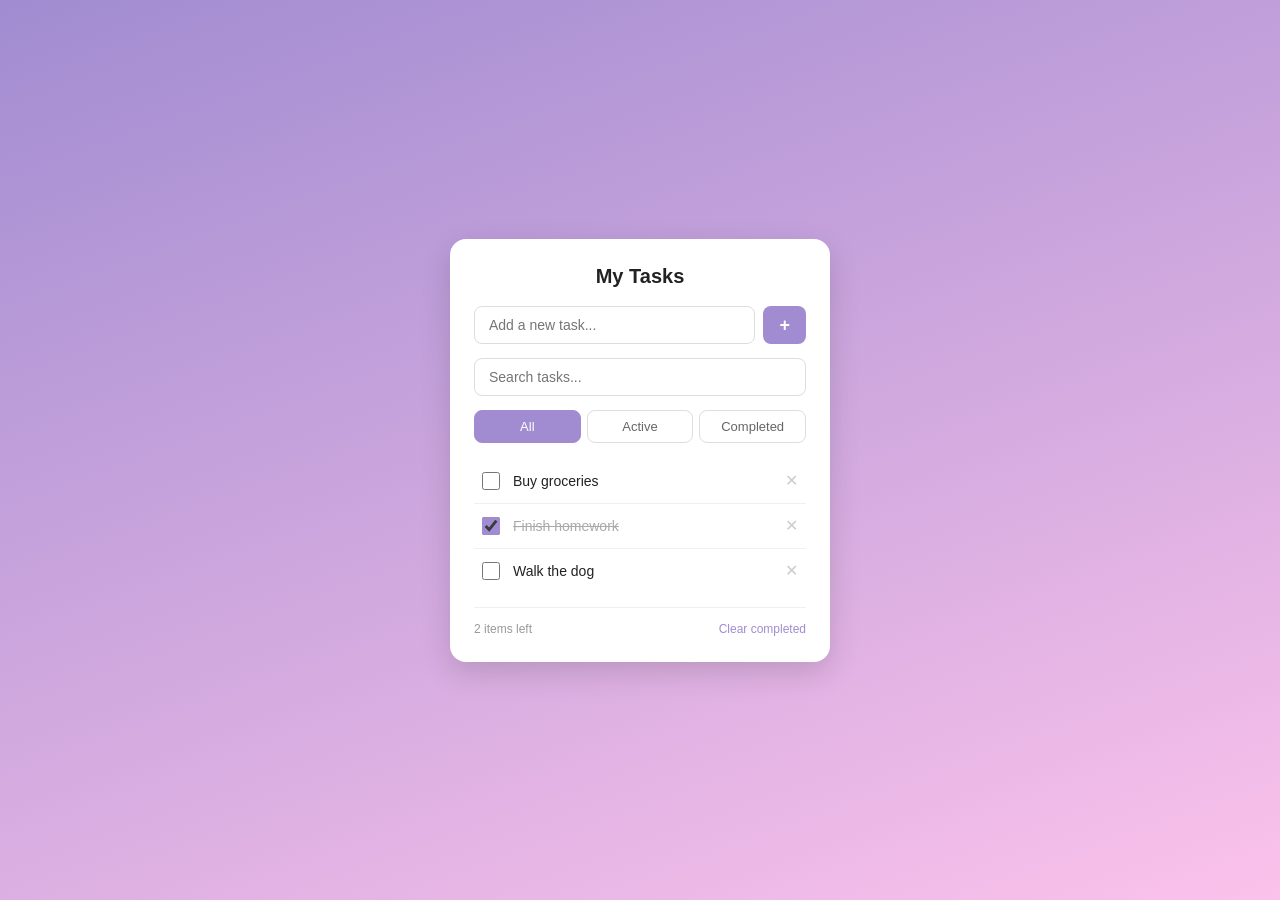
==== persistent-todo-list/index.html @ 6ed0094c "building todo app, completed ui" ====
<!doctype html>
<html lang="en">
  <head>
    <meta charset="UTF-8" />
    <meta
      name="viewport"
      content="width=device-width, initial-scale=1.0"
    />
    <title>Todo App</title>
    <link
      rel="stylesheet"
      href="styles.css"
    />
    <script
      src="script.js"
      defer
    ></script>
  </head>
  <body>
    <div class="card">
      <h1>My Tasks</h1>

      <!-- add task -->
      <form id="todo-form">
        <input
          type="text"
          id="todo-input"
          placeholder="Add a new task..."
          autocomplete="off"
        />
        <button
          type="submit"
          id="add-btn"
        >
          +
        </button>
      </form>

      <!-- search -->
      <input
        type="text"
        id="search-input"
        placeholder="Search tasks..."
      />

      <!-- filters -->
      <div
        class="filters"
        id="filters"
      >
        <button
          class="filter-btn"
          data-filter="all"
          data-active="true"
        >
          All
        </button>
        <button
          class="filter-btn"
          data-filter="active"
          data-active="false"
        >
          Active
        </button>
        <button
          class="filter-btn"
          data-filter="completed"
          data-active="false"
        >
          Completed
        </button>
      </div>

      <!-- task list, items below are static examples -->
      <ul id="todo-list">
        <li
          class="todo-item"
          data-id="1"
        >
          <input
            type="checkbox"
            class="todo-checkbox"
          />
          <span class="todo-text">Buy groceries</span>
          <button
            class="delete-btn"
            aria-label="Delete task"
          >
            ✕
          </button>
        </li>
        <li
          class="todo-item"
          data-id="2"
        >
          <input
            type="checkbox"
            class="todo-checkbox"
            checked
          />
          <span class="todo-text completed">Finish homework</span>
          <button
            class="delete-btn"
            aria-label="Delete task"
          >
            ✕
          </button>
        </li>
        <li
          class="todo-item"
          data-id="3"
        >
          <input
            type="checkbox"
            class="todo-checkbox"
          />
          <span class="todo-text">Walk the dog</span>
          <button
            class="delete-btn"
            aria-label="Delete task"
          >
            ✕
          </button>
        </li>
      </ul>

      <!-- shown when search/filter returns nothing -->
      <p id="empty-state">No tasks found.</p>

      <!-- footer -->
      <div id="footer">
        <span id="items-left">2 items left</span>
        <button id="clear-completed">Clear completed</button>
      </div>
    </div>
  </body>
</html>
---- persistent-todo-list/styles.css ----
* {
  box-sizing: border-box;
}

body {
  margin: 0;
  min-height: 100vh;
  display: flex;
  justify-content: center;
  align-items: center;
  font-family: 'Segoe UI', Arial, sans-serif;
  background: linear-gradient(160deg, #a18cd1 0%, #fbc2eb 100%);
  padding: 20px;
}

.card {
  background: #ffffff;
  width: 100%;
  max-width: 380px;
  border-radius: 16px;
  box-shadow: 0 10px 30px rgba(0, 0, 0, 0.15);
  padding: 26px 24px;
}

h1 {
  font-size: 20px;
  color: #222;
  margin: 0 0 18px;
  text-align: center;
}

/* ---- add task form ---- */
#todo-form {
  display: flex;
  gap: 8px;
  margin-bottom: 14px;
}

#todo-input {
  flex: 1;
  padding: 10px 14px;
  border-radius: 8px;
  border: 1px solid #ddd;
  font-size: 14px;
  outline: none;
}

#todo-input:focus {
  border-color: #a18cd1;
}

#add-btn {
  padding: 10px 16px;
  border: none;
  border-radius: 8px;
  background: #a18cd1;
  color: #fff;
  font-size: 18px;
  line-height: 1;
  font-weight: 600;
  cursor: pointer;
}

#add-btn:hover {
  background: #8d75c2;
}

/* ---- search ---- */
#search-input {
  width: 100%;
  padding: 10px 14px;
  border-radius: 8px;
  border: 1px solid #ddd;
  font-size: 14px;
  outline: none;
  margin-bottom: 14px;
}

#search-input:focus {
  border-color: #a18cd1;
}

/* ---- filter buttons ---- */
.filters {
  display: flex;
  gap: 6px;
  margin-bottom: 16px;
}

.filter-btn {
  flex: 1;
  padding: 8px 0;
  border: 1px solid #ddd;
  background: #fff;
  border-radius: 8px;
  font-size: 13px;
  color: #666;
  cursor: pointer;
}

.filter-btn[data-active='true'] {
  background: #a18cd1;
  border-color: #a18cd1;
  color: #fff;
}

/* ---- todo list ---- */
#todo-list {
  list-style: none;
  margin: 0;
  padding: 0;
  max-height: 300px;
  overflow-y: auto;
}

.todo-item {
  display: flex;
  align-items: center;
  gap: 10px;
  padding: 10px 4px;
  border-bottom: 1px solid #f0f0f0;
}

.todo-item:last-child {
  border-bottom: none;
}

.todo-checkbox {
  width: 18px;
  height: 18px;
  flex-shrink: 0;
  cursor: pointer;
  accent-color: #a18cd1;
}

.todo-text {
  flex: 1;
  font-size: 14px;
  color: #222;
  word-break: break-word;
}

/* apply this class via JS when a task is marked complete */
.todo-text.completed {
  text-decoration: line-through;
  color: #aaa;
}

.delete-btn {
  border: none;
  background: none;
  color: #ccc;
  font-size: 16px;
  cursor: pointer;
  padding: 4px;
  line-height: 1;
}

.delete-btn:hover {
  color: #e05555;
}

/* ---- empty state, show/hide with JS ---- */
#empty-state {
  display: none;
  text-align: center;
  font-size: 13px;
  color: #999;
  padding: 20px 0;
}

/* ---- footer / counter ---- */
#footer {
  display: flex;
  justify-content: space-between;
  align-items: center;
  margin-top: 14px;
  padding-top: 14px;
  border-top: 1px solid #f0f0f0;
  font-size: 12px;
  color: #999;
}

#clear-completed {
  border: none;
  background: none;
  color: #a18cd1;
  font-size: 12px;
  cursor: pointer;
  padding: 0;
}

#clear-completed:hover {
  text-decoration: underline;
}
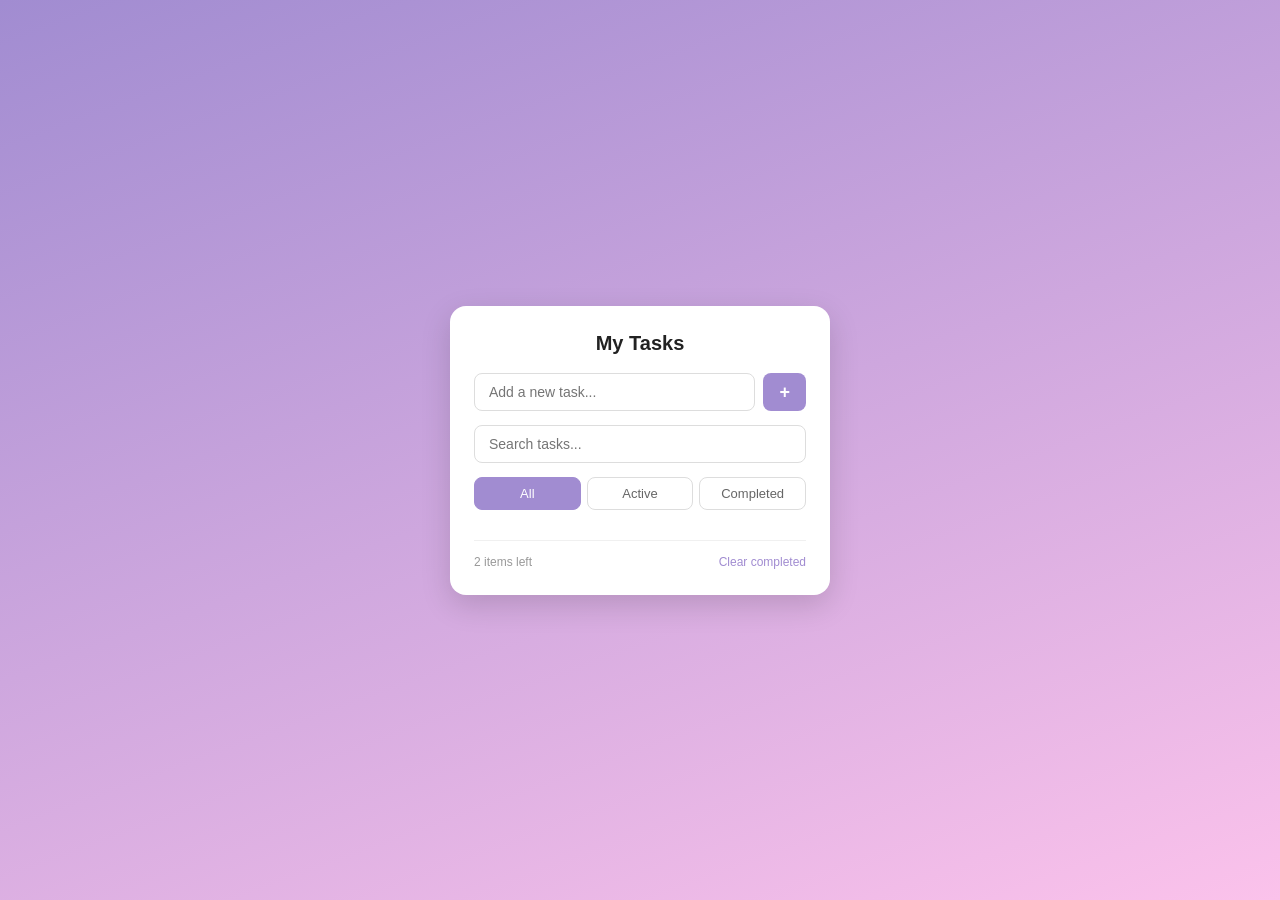
==== commit d2ce2935: "saving todo app progress" ====
--- a/persistent-todo-list/index.html
+++ b/persistent-todo-list/index.html
@@ -1,4 +1,4 @@
-<!doctype html>
+<!DOCTYPE html>
 <html lang="en">
   <head>
     <meta charset="UTF-8" />
@@ -72,57 +72,7 @@
       </div>
 
       <!-- task list, items below are static examples -->
-      <ul id="todo-list">
-        <li
-          class="todo-item"
-          data-id="1"
-        >
-          <input
-            type="checkbox"
-            class="todo-checkbox"
-          />
-          <span class="todo-text">Buy groceries</span>
-          <button
-            class="delete-btn"
-            aria-label="Delete task"
-          >
-            ✕
-          </button>
-        </li>
-        <li
-          class="todo-item"
-          data-id="2"
-        >
-          <input
-            type="checkbox"
-            class="todo-checkbox"
-            checked
-          />
-          <span class="todo-text completed">Finish homework</span>
-          <button
-            class="delete-btn"
-            aria-label="Delete task"
-          >
-            ✕
-          </button>
-        </li>
-        <li
-          class="todo-item"
-          data-id="3"
-        >
-          <input
-            type="checkbox"
-            class="todo-checkbox"
-          />
-          <span class="todo-text">Walk the dog</span>
-          <button
-            class="delete-btn"
-            aria-label="Delete task"
-          >
-            ✕
-          </button>
-        </li>
-      </ul>
+      <ul id="todo-list"></ul>
 
       <!-- shown when search/filter returns nothing -->
       <p id="empty-state">No tasks found.</p>
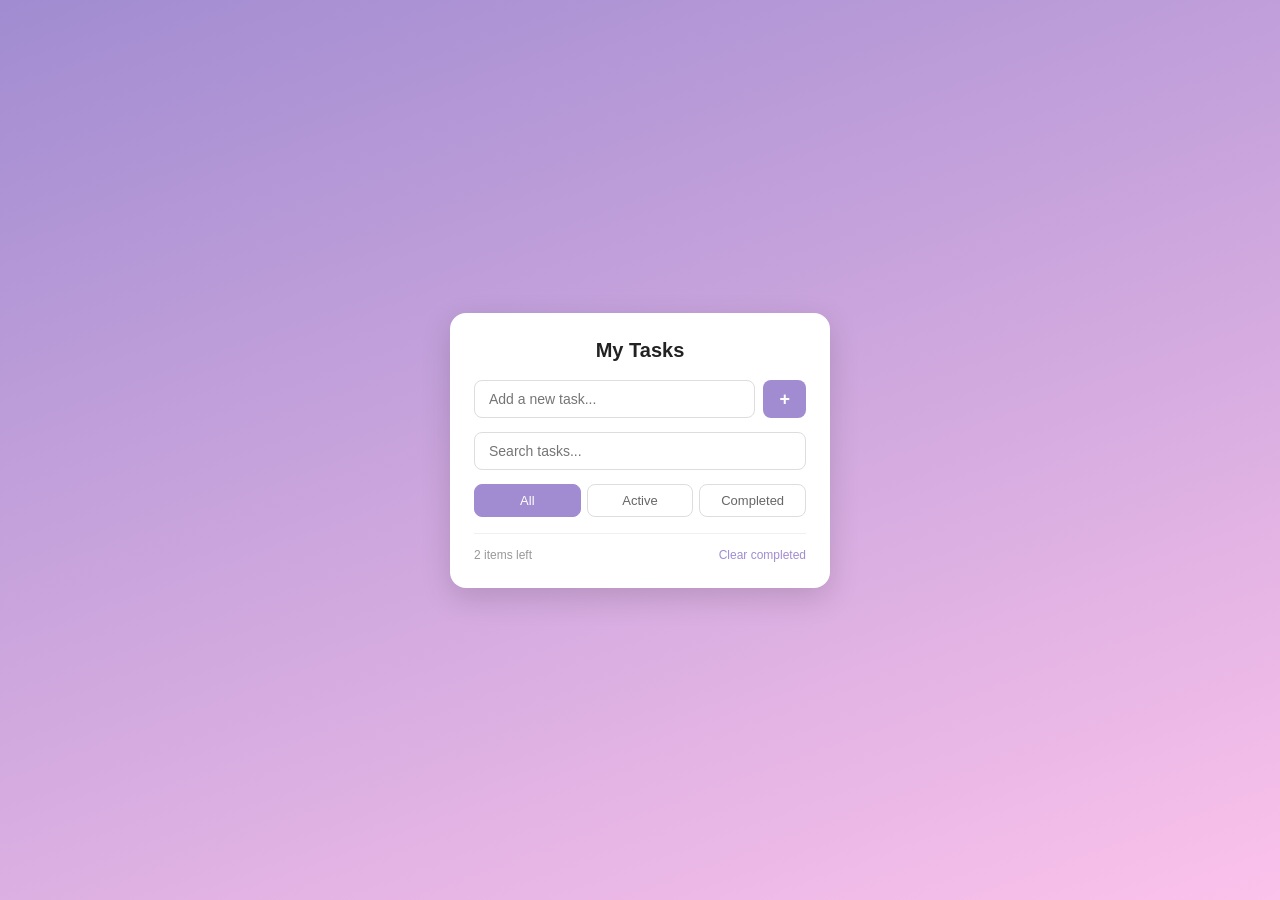
==== commit 81e37195: "completed toggling and deleting todo" ====
--- a/persistent-todo-list/index.html
+++ b/persistent-todo-list/index.html
@@ -72,7 +72,7 @@
       </div>
 
       <!-- task list, items below are static examples -->
-      <ul id="todo-list"></ul>
+      <ul class="todo-list"></ul>
 
       <!-- shown when search/filter returns nothing -->
       <p id="empty-state">No tasks found.</p>
